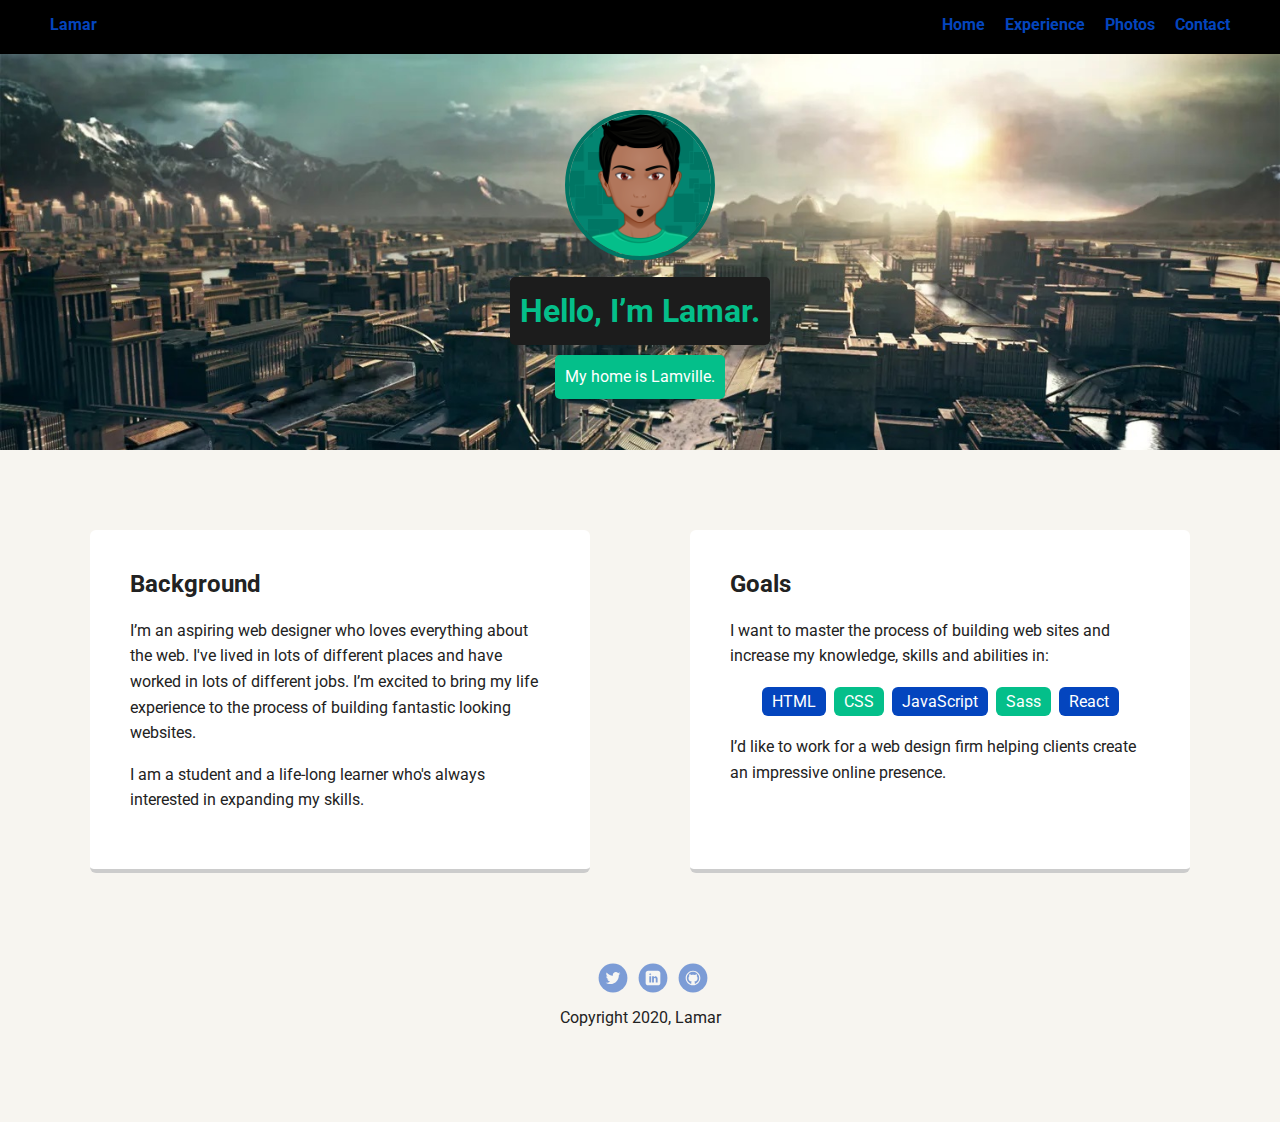
==== index.html @ a17f11c4 "Initial commit" ====
<!doctype html>
<html lang="en">
<head>
  <meta charset="utf-8">
  <title>Lamar's Profile</title>
  <meta name="viewport" content="width=device-width, initial-scale=1.0">
  <link rel="stylesheet" href="styles.css">
  <link href="https://fonts.googleapis.com/css?family=Muli%7CRoboto:400,300,500,700,900" rel="stylesheet"></head>
  <body>

    <div class="main-nav">
        <ul class="nav">
          <li class="name"> <a href="index.html">Lamar</a></li>
          <li><a href="#">Home</a></li>
          <li><a href="#">Experience</a></li>
          <li><a href="#">Photos</a></li>
          <li><a href="#">Contact</a></li>
        </ul>
    </div>

    <header>
      <img src="images/Lamar.png" alt="Drawing of Lamar" class="profile-image">
      <h1 class="tag name">Hello, I’m Lamar.</h1>
      <p class="tag location">My home is Lamville.</p>
    </header>

    <main class="flex">
      <div class="card">
        <h2>Background</h2>
        <p>I’m an aspiring web designer who loves everything about the web. I've lived in lots of different places and have worked in lots of different jobs. I’m excited to bring my life experience to the process of building fantastic looking websites.</p>
        <p>I am a student and a life-long learner who's always interested in expanding my skills.</p>
      </div> 

      <div class="card">
        <h2>Goals</h2>
        <p>I want to master the process of building web sites and increase my knowledge, skills and abilities in:</p>
        <ul class="skills">
          <li>HTML</li>
          <li>CSS</li>
          <li>JavaScript</li>
          <li>Sass</li>
          <li>React</li>
        </ul>
        <p>I’d like to work for a web design firm helping clients create an impressive online presence.</p>
      </div> 

    </main>
    <footer>
      <ul>
        <li><a href="#" class="social twitter">Twitter</a></li>
        <li><a href="#" class="social linkedin">LinkedIn</a></li>
        <li><a href="#" class="social github">Github</a></li>
      </ul>
      <p class="copyright">Copyright 2020, Lamar</p>
    </footer>
  </body>
  </html>
---- styles.css ----
/* Global Layout Set-up */
* { 
  box-sizing: border-box;
}
  
body {
  margin: 0;
  padding: 0;
  text-align: center;
  font-family: 'Roboto', sans-serif;
  color: #222;
  background: #f7f5f0;
}
/* Link Styles */

a {
  text-decoration: none;
  color: #0445be;
}
a:hover {
  color: #6633ff;
}

/* Section Styles */

.main-nav {
  width: 100%;
  background: black;
  min-height: 30px;
  padding: 10px;
  position: fixed;
  text-align: center;
}
.nav {
  display: flex;
  justify-content: space-around;
  font-weight: 700;
  list-style-type: none;
  margin: 0 auto;
  padding: 0;
}
.nav .name {
  display: none;
}
.nav li {
  padding: 5px 10px 10px 10px;
}
.nav a {
  transition: all .5s;
}
.nav a:hover {
  color: #0499ff;
}

header {
  text-align: center;
  background: url('images/hometown.jpg') no-repeat top center ;
  background-size: cover;
  overflow: hidden;
  padding-top: 60px;
}
header {
  line-height: 1.5;
}
header .profile-image {
  margin-top: 50px;
  width: 150px;
  height: 150px;
  border-radius: 50%;
  border: 4px solid #007664;
  transition: all .5s;
}
header .profile-image:hover {
  transform: scale(1.5) rotate(25deg);
}
.tag {
  background-color: #1c1c1c;
  color:  #04bf8a;
  padding: 10px;
  border-radius: 5px;
  display: table;
  margin: 10px auto;
} 
.location {
  background-color:#04bf8a;
  color:  white;
}
.card {
  margin: 30px;
  padding: 20px 40px 40px;
  max-width: 500px;
  text-align: left;
  background: #fff;
  border-bottom: 4px solid #ccc;
  border-radius: 6px;
}
.card:hover {
  border-color:rgba(4, 69, 190, 0.7);
}

ul.skills {
  padding: 0;
  text-align: center;
}

.skills li {
  border-radius: 6px;
  display: inline-block;
  background: #04bf8a;
  color: white;
  padding: 5px 10px;
  margin: 2px;
}

.skills li:nth-child(odd) {
  background: #0445be;
}

footer {
  width: 100%;
  min-height: 30px;
  padding: 20px 0 40px 20px;
}

footer .copyright {
  top: -8px;
  margin-right: 20px;
  font-size: .75em;
}

footer ul {
  list-style-type: none;
  margin: 0;
  padding: 0;
}

footer ul li {
  display: inline-block;
}

a.social {
  display: inline-block;
  text-indent: -9999px;
  margin-left: 5px;
  width: 30px;
  height: 30px;
  background-size: 30px 30px;
  opacity: .5;
  transition: all .25s;
}
a.twitter {
  background-image: url(images/twitter.svg);
}
a.linkedin {
  background-image: url(images/linkedin.svg);
}
a.github {
  background-image: url(images/github.svg);
}
a.social:hover {
  opacity: 1;
}
.clearfix {
  clear: both;
}

/* Styles for larger screens */
@media screen and (min-width: 720px) {
  
  .flex {
      display: flex;
      max-width: 1200px;
      justify-content: space-around;
      margin: 0 auto;
  }

  header {
    min-height: 450px;
  }

  .nav {
    max-width: 1200px;
  }

  .nav .name {
    display: block;
    margin-right: auto;
    color: #0445be;
  }

  main {
    padding-top: 50px;
  }

  main p {
    line-height: 1.6em;
  }

  footer {
    font-size: 1.3em;
    max-width: 1200px;
    margin: 40px auto;
  }

}
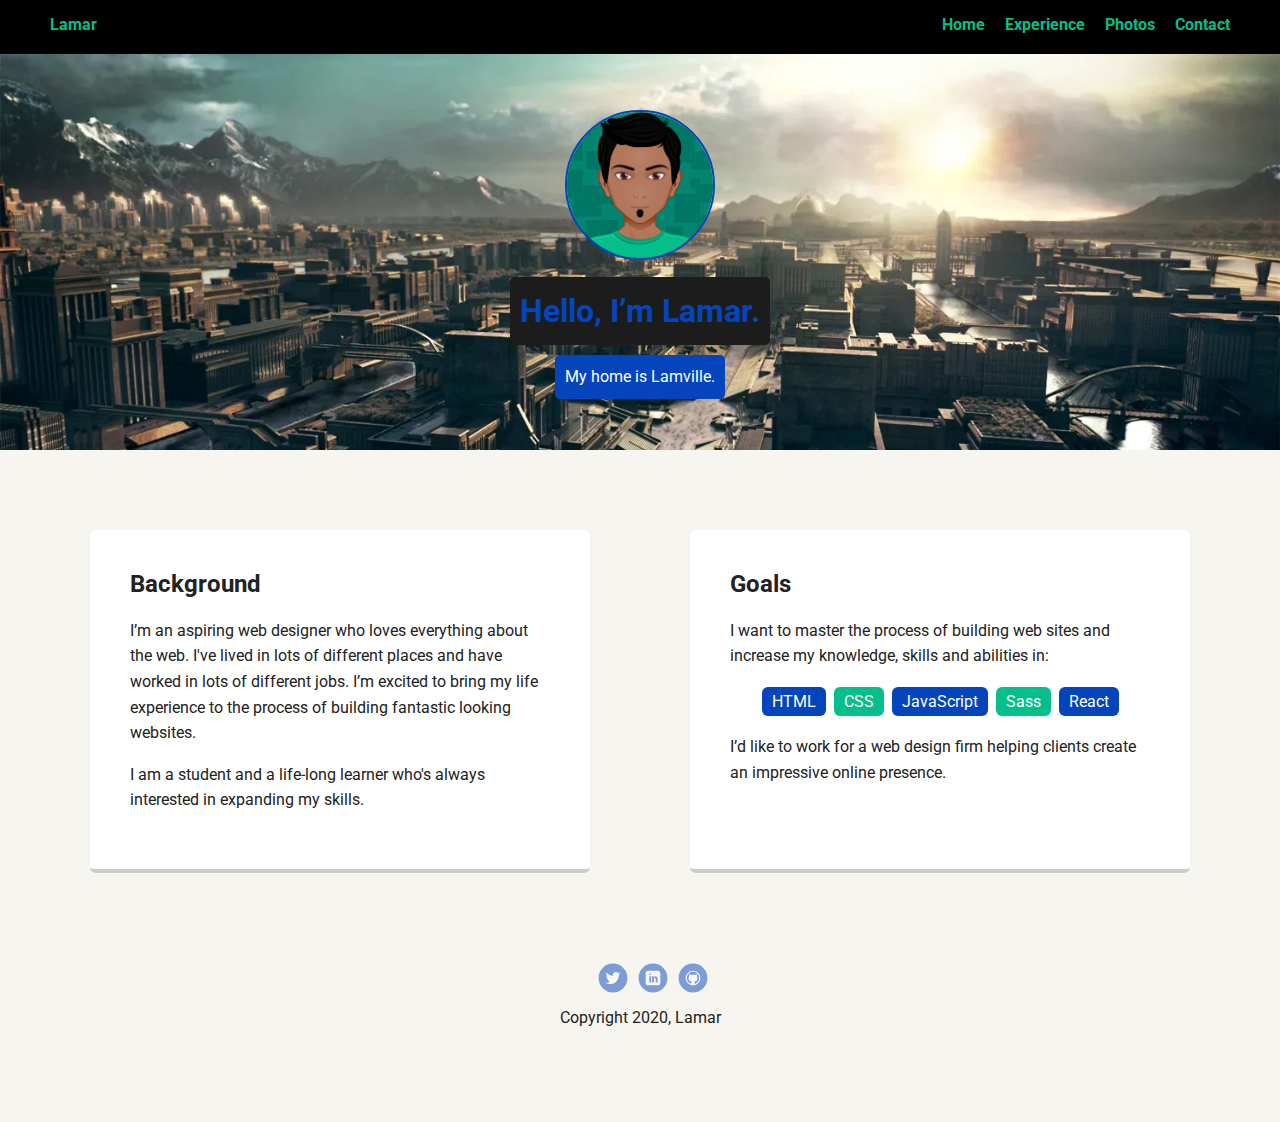
==== commit 778b861d: "Added new file and made some modifications" ====
--- a/index.html
+++ b/index.html
@@ -5,18 +5,19 @@
   <title>Lamar's Profile</title>
   <meta name="viewport" content="width=device-width, initial-scale=1.0">
   <link rel="stylesheet" href="styles.css">
-  <link href="https://fonts.googleapis.com/css?family=Muli%7CRoboto:400,300,500,700,900" rel="stylesheet"></head>
+  <link href="https://fonts.googleapis.com/css?family=Muli%7CRoboto:400,300,500,700,900" rel="stylesheet">
+</head>
   <body>
 
-    <div class="main-nav">
+    <nav class="main-nav">
         <ul class="nav">
-          <li class="name"> <a href="index.html">Lamar</a></li>
-          <li><a href="#">Home</a></li>
-          <li><a href="#">Experience</a></li>
+          <li class="name"><a href="index.html">Lamar</a></li>
+          <li><a href="index.html">Home</a></li>
+          <li><a href="experience.html">Experience</a></li>
           <li><a href="#">Photos</a></li>
           <li><a href="#">Contact</a></li>
         </ul>
-    </div>
+    </nav>
 
     <header>
       <img src="images/Lamar.png" alt="Drawing of Lamar" class="profile-image">
@@ -25,13 +26,13 @@
     </header>
 
     <main class="flex">
-      <div class="card">
+      <section class="card">
         <h2>Background</h2>
         <p>I’m an aspiring web designer who loves everything about the web. I've lived in lots of different places and have worked in lots of different jobs. I’m excited to bring my life experience to the process of building fantastic looking websites.</p>
         <p>I am a student and a life-long learner who's always interested in expanding my skills.</p>
-      </div> 
+      </section> 
 
-      <div class="card">
+      <section class="card">
         <h2>Goals</h2>
         <p>I want to master the process of building web sites and increase my knowledge, skills and abilities in:</p>
         <ul class="skills">
@@ -42,14 +43,14 @@
           <li>React</li>
         </ul>
         <p>I’d like to work for a web design firm helping clients create an impressive online presence.</p>
-      </div> 
+      </section> 
 
     </main>
     <footer>
       <ul>
-        <li><a href="#" class="social twitter">Twitter</a></li>
-        <li><a href="#" class="social linkedin">LinkedIn</a></li>
-        <li><a href="#" class="social github">Github</a></li>
+        <li><a href="https://twitter.com/twitter" class="social twitter">Twitter</a></li>
+        <li><a href="https://linkedin.com/company/linkedin" class="social linkedin">LinkedIn</a></li>
+        <li><a href="https://github.com/lamarocks" class="social github">Github</a></li>
       </ul>
       <p class="copyright">Copyright 2020, Lamar</p>
     </footer>
--- a/styles.css
+++ b/styles.css
@@ -15,7 +15,7 @@
 
 a {
   text-decoration: none;
-  color: #0445be;
+  color: #04bf8a;
 }
 a:hover {
   color: #6633ff;
@@ -49,7 +49,7 @@
   transition: all .5s;
 }
 .nav a:hover {
-  color: #0499ff;
+  color: #31eeb9;
 }
 
 header {
@@ -67,7 +67,7 @@
   width: 150px;
   height: 150px;
   border-radius: 50%;
-  border: 4px solid #007664;
+  border: 2px solid #0445be;
   transition: all .5s;
 }
 header .profile-image:hover {
@@ -75,14 +75,14 @@
 }
 .tag {
   background-color: #1c1c1c;
-  color:  #04bf8a;
+  color: #0445be;
   padding: 10px;
   border-radius: 5px;
   display: table;
   margin: 10px auto;
 } 
 .location {
-  background-color:#04bf8a;
+  background-color:#0445be;
   color:  white;
 }
 .card {
@@ -185,7 +185,7 @@
   .nav .name {
     display: block;
     margin-right: auto;
-    color: #0445be;
+    color: #04bf8a;
   }
 
   main {
